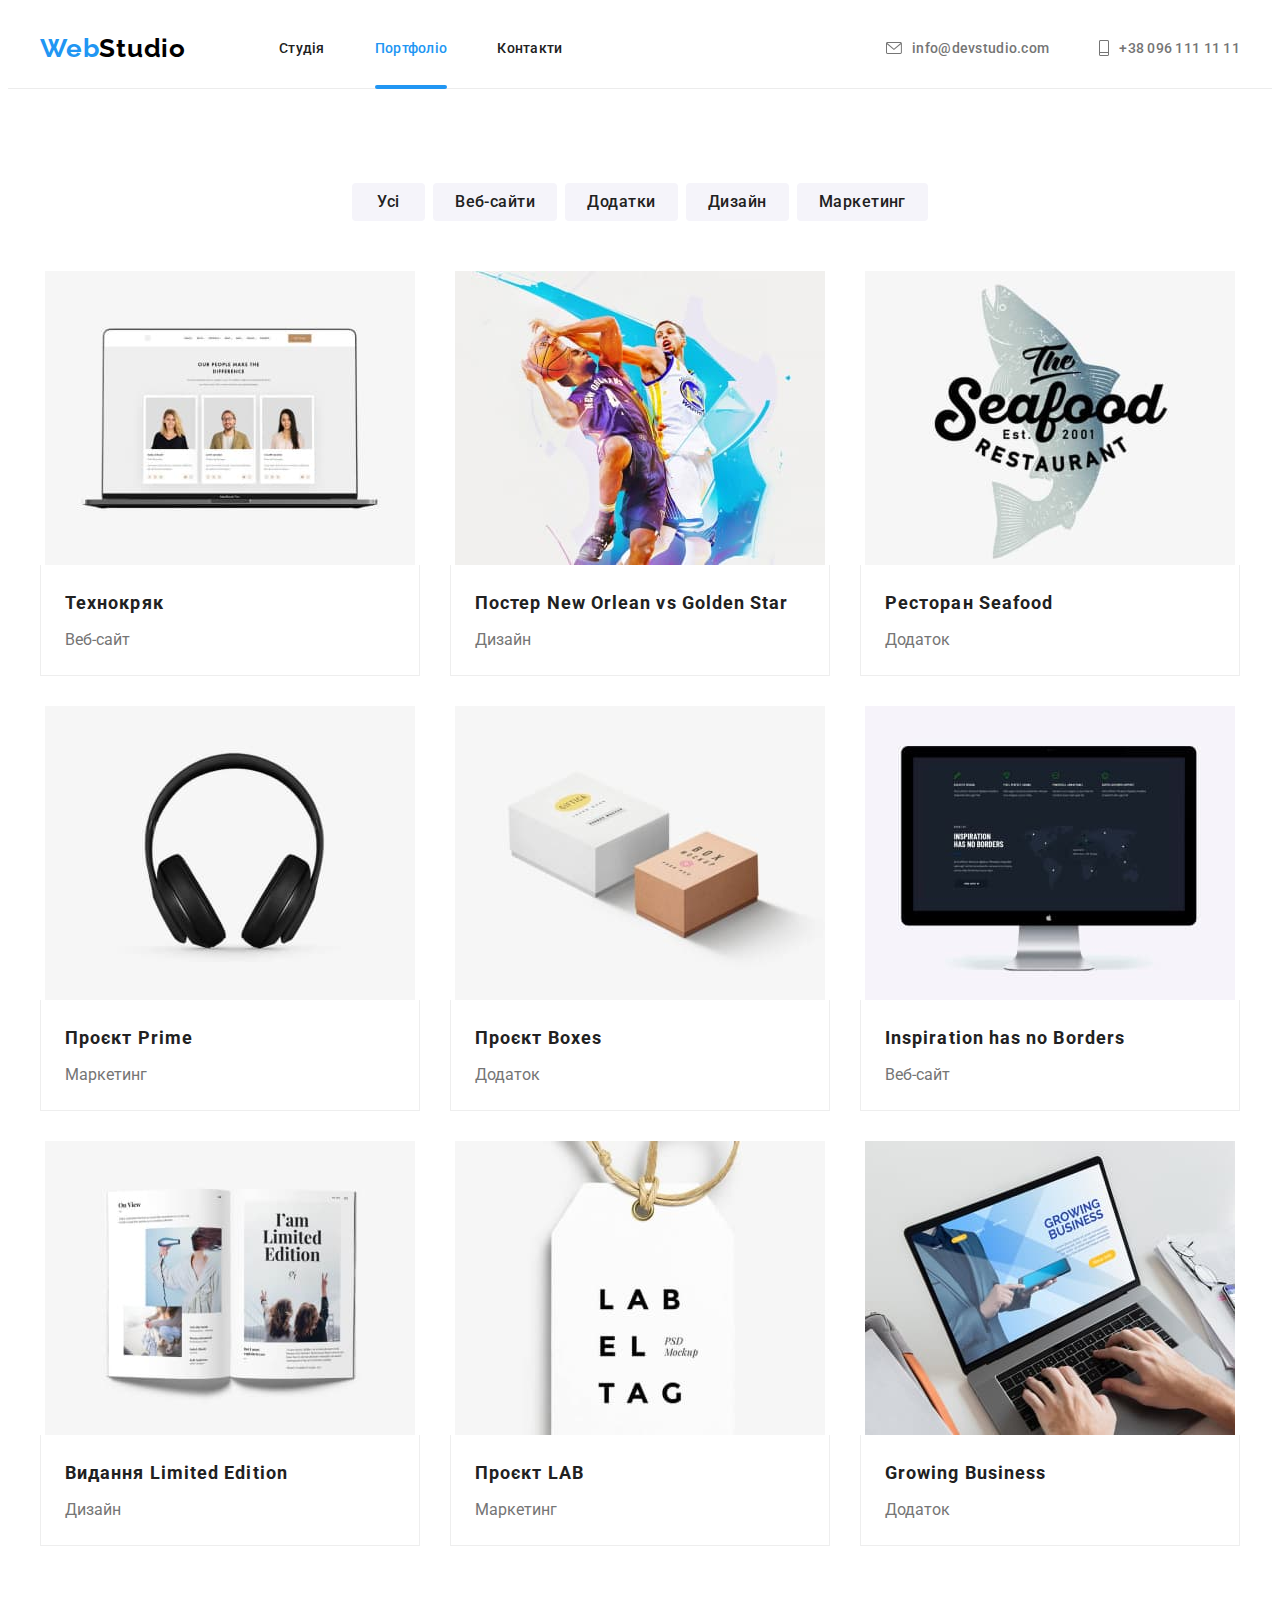
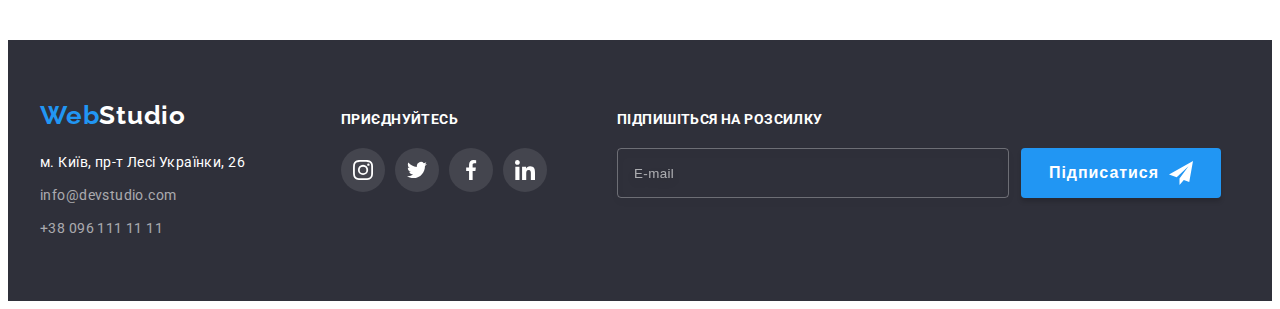
==== portfolio.html @ 622d22ef "Adding initial files" ====
<!DOCTYPE html>
<html lang="uk">
  <head>
    <meta charset="UTF-8" />
    <meta http-equiv="X-UA-Compatible" content="IE=edge" />
    <meta name="viewport" content="width=device-width, initial-scale=1.0" />
    <title>Portfolio</title>
    <link rel="preconnect" href="https://fonts.googleapis.com" />
    <link rel="preconnect" href="https://fonts.gstatic.com" crossorigin />
    <link
      href="https://fonts.googleapis.com/css2?family=Raleway:wght@700&family=Roboto:wght@400;500;700;900&display=swap"
      rel="stylesheet"
    />
    <link
      rel="stylesheet"
      href="https://cdnjs.cloudflare.com/ajax/libs/modern-normalize/1.1.0/modern-normalize.min.css"
      integrity="sha512-wpPYUAdjBVSE4KJnH1VR1HeZfpl1ub8YT/NKx4PuQ5NmX2tKuGu6U/JRp5y+Y8XG2tV+wKQpNHVUX03MfMFn9Q=="
      crossorigin="anonymous"
      referrerpolicy="no-referrer"
    />
    <link rel="stylesheet" href="./css/styles.css" />
  </head>
  <body>
    <header class="site-header">
      <div class="container site-header-container">
        <nav class="site-navigation">
          <a href="./index.html" class="main-logo-header link"
            ><span class="logo-part">Web</span>Studio</a
          >
          <ul class="list site-header-list">
            <li class="site-header-item">
              <a href="./index.html" class="link site-header-nav-link site-header-link">Студія</a>
            </li>
            <li class="site-header-item">
              <a
                href="./portfolio.html"
                class="link site-header-nav-link site-header-link current-page"
                >Портфоліо</a
              >
            </li>
            <li class="site-header-item">
              <a href="#" class="link site-header-nav-link site-header-link">Контакти</a>
            </li>
          </ul>
        </nav>
        <ul class="site-contacts list site-header-list">
          <li class="site-header-item">
            <a href="mailto:info@devstudio.com" class="link site-contacts-link site-header-link">
              <svg class="site-contacts-envelope-icon icon">
                <use href="./images/icons.svg#envelope"></use>
              </svg>
              info@devstudio.com</a
            >
          </li>
          <li class="site-header-item">
            <a href="tel:+380961111111" class="link site-contacts-link site-header-link">
              <svg class="site-contacts-phone-icon icon">
                <use href="./images/icons.svg#mobile-phone"></use>
              </svg>
              +38 096 111 11 11</a
            >
          </li>
        </ul>
      </div>
    </header>
    <main>
      <section class="filter-with-samples section">
        <div class="container">
          <!-- Цей заголовок приховаємо -->
          <h1 class="visually-hidden">Приклади наших робіт</h1>
          <ul class="site-filter list">
            <li><button type="button" class="button site-filter-button">Усі</button></li>
            <li class="site-filter-item">
              <button type="button" class="button site-filter-button">Веб-сайти</button>
            </li>
            <li class="site-filter-item">
              <button type="button" class="button site-filter-button">Додатки</button>
            </li>
            <li class="site-filter-item">
              <button type="button" class="button site-filter-button">Дизайн</button>
            </li>
            <li class="site-filter-item">
              <button type="button" class="button site-filter-button">Маркетинг</button>
            </li>
          </ul>
          <ul class="work-samples list">
            <li class="work-samples-list-item">
              <a href="#" class="work-samples-link link">
                <div class="work-samples-thumb">
                  <img
                    src="./images/technokriak.jpg"
                    alt="Веб-сайт"
                    width="370"
                    height="294"
                    class="image work-samples-image"
                  />
                  <div class="work-samples-overlay">
                    <p class="work-samples-overlay-text">
                      Ресурс пропонує комплексні пропозиції з різним рівнем функціоналу та сервісів.
                      Все це дозволить відвідувачу отримати вичерпні відомості про компанію чи
                      приватну особу.
                    </p>
                  </div>
                </div>
                <div class="work-samples-text-item">
                  <h2 class="title heading work-samples-title">Технокряк</h2>
                  <p class="text work-samples-text">Веб-сайт</p>
                </div></a
              >
            </li>
            <li class="work-samples-list-item">
              <a href="#" class="work-samples-link link">
                <div class="work-samples-thumb">
                  <img
                    src="./images/poster.jpg"
                    alt="Постер з баскетболістами"
                    width="370"
                    height="294"
                    class="image work-samples-image"
                  />
                  <div class="work-samples-overlay">
                    <p class="work-samples-overlay-text">
                      Ресурс пропонує комплексні пропозиції з різним рівнем функціоналу та сервісів.
                      Все це дозволить відвідувачу отримати вичерпні відомості про компанію чи
                      приватну особу.
                    </p>
                  </div>
                </div>
                <div class="work-samples-text-item">
                  <h2 class="title heading work-samples-title">
                    Постер <span lang="en">New Orlean vs Golden Star</span>
                  </h2>
                  <p class="text work-samples-text">Дизайн</p>
                </div>
              </a>
            </li>
            <li class="work-samples-list-item">
              <a href="#" class="work-samples-link link">
                <div class="work-samples-thumb">
                  <img
                    src="./images/restaurant.jpg"
                    alt="Логотип ресторану"
                    width="370"
                    height="294"
                    class="image work-samples-image"
                  />
                  <div class="work-samples-overlay">
                    <p class="work-samples-overlay-text">
                      Ресурс пропонує комплексні пропозиції з різним рівнем функціоналу та сервісів.
                      Все це дозволить відвідувачу отримати вичерпні відомості про компанію чи
                      приватну особу.
                    </p>
                  </div>
                </div>
                <div class="work-samples-text-item">
                  <h2 class="title heading work-samples-title">
                    Ресторан <span lang="en">Seafood</span>
                  </h2>
                  <p class="text work-samples-text">Додаток</p>
                </div>
              </a>
            </li>
            <li class="work-samples-list-item">
              <a href="#" class="work-samples-link link">
                <div class="work-samples-thumb">
                  <img
                    src="./images/headphones.jpg"
                    alt="Навушники"
                    width="370"
                    height="294"
                    class="image work-samples-image"
                  />
                  <div class="work-samples-overlay">
                    <p class="work-samples-overlay-text">
                      Ресурс пропонує комплексні пропозиції з різним рівнем функціоналу та сервісів.
                      Все це дозволить відвідувачу отримати вичерпні відомості про компанію чи
                      приватну особу.
                    </p>
                  </div>
                </div>
                <div class="work-samples-text-item">
                  <h2 class="title heading work-samples-title">
                    Проєкт <span lang="en">Prime</span>
                  </h2>
                  <p class="text work-samples-text">Маркетинг</p>
                </div>
              </a>
            </li>
            <li class="work-samples-list-item">
              <a href="#" class="work-samples-link link">
                <div class="work-samples-thumb">
                  <img
                    src="./images/boxes.jpg"
                    alt="Коробки"
                    width="370"
                    height="294"
                    class="image work-samples-image"
                  />
                  <div class="work-samples-overlay">
                    <p class="work-samples-overlay-text">
                      Ресурс пропонує комплексні пропозиції з різним рівнем функціоналу та сервісів.
                      Все це дозволить відвідувачу отримати вичерпні відомості про компанію чи
                      приватну особу.
                    </p>
                  </div>
                </div>
                <div class="work-samples-text-item">
                  <h2 class="title heading work-samples-title">
                    Проєкт <span lang="en">Boxes</span>
                  </h2>
                  <p class="text work-samples-text">Додаток</p>
                </div>
              </a>
            </li>
            <li class="work-samples-list-item">
              <a href="#" class="work-samples-link link">
                <div class="work-samples-thumb">
                  <img
                    src="./images/inspiration-has-no-borders.jpg"
                    alt="Веб сайт"
                    width="370"
                    height="294"
                    class="image work-samples-image"
                  />
                  <div class="work-samples-overlay">
                    <p class="work-samples-overlay-text">
                      Ресурс пропонує комплексні пропозиції з різним рівнем функціоналу та сервісів.
                      Все це дозволить відвідувачу отримати вичерпні відомості про компанію чи
                      приватну особу.
                    </p>
                  </div>
                </div>
                <div class="work-samples-text-item">
                  <h2 class="title heading work-samples-title" lang="en">
                    Inspiration has no Borders
                  </h2>
                  <p class="text work-samples-text">Веб-сайт</p>
                </div>
              </a>
            </li>
            <li class="work-samples-list-item">
              <a href="#" class="work-samples-link link">
                <div class="work-samples-thumb">
                  <img
                    src="./images/publication.jpg"
                    alt="Видання"
                    width="370"
                    height="294"
                    class="image work-samples-image"
                  />
                  <div class="work-samples-overlay">
                    <p class="work-samples-overlay-text">
                      Ресурс пропонує комплексні пропозиції з різним рівнем функціоналу та сервісів.
                      Все це дозволить відвідувачу отримати вичерпні відомості про компанію чи
                      приватну особу.
                    </p>
                  </div>
                </div>
                <div class="work-samples-text-item">
                  <h2 class="title heading work-samples-title">
                    Видання <span lang="en">Limited Edition</span>
                  </h2>
                  <p class="text work-samples-text">Дизайн</p>
                </div>
              </a>
            </li>
            <li class="work-samples-list-item">
              <a href="#" class="work-samples-link link">
                <div class="work-samples-thumb">
                  <img
                    src="./images/project.jpg"
                    alt="Етикетка"
                    width="370"
                    height="294"
                    class="image work-samples-image"
                  />
                  <div class="work-samples-overlay">
                    <p class="work-samples-overlay-text">
                      Ресурс пропонує комплексні пропозиції з різним рівнем функціоналу та сервісів.
                      Все це дозволить відвідувачу отримати вичерпні відомості про компанію чи
                      приватну особу.
                    </p>
                  </div>
                </div>
                <div class="work-samples-text-item">
                  <h2 class="title heading work-samples-title">
                    Проєкт <span lang="en">LAB</span>
                  </h2>
                  <p class="text work-samples-text">Маркетинг</p>
                </div>
              </a>
            </li>
            <li class="work-samples-list-item">
              <a href="#" class="work-samples-link link">
                <div class="work-samples-thumb">
                  <img
                    src="./images/growing-business.jpg"
                    alt="Додаток"
                    width="370"
                    height="294"
                    class="image work-samples-image"
                  />
                  <div class="work-samples-overlay">
                    <p class="work-samples-overlay-text">
                      Ресурс пропонує комплексні пропозиції з різним рівнем функціоналу та сервісів.
                      Все це дозволить відвідувачу отримати вичерпні відомості про компанію чи
                      приватну особу.
                    </p>
                  </div>
                </div>
                <div class="work-samples-text-item">
                  <h2 class="title heading work-samples-title" lang="en">Growing Business</h2>
                  <p class="text work-samples-text">Додаток</p>
                </div>
              </a>
            </li>
          </ul>
        </div>
      </section>
    </main>
    <footer class="site-footer">
      <div class="container site-footer-container">
        <div class="footer-logo-and-address">
          <a href="./index.html" class="main-logo-footer link"
            ><span class="logo-part">Web</span>Studio</a
          >
          <address class="company-address address">
            <p class="company-address-exact-address text company-address-item">
              м. Київ, пр-т Лесі Українки, 26
            </p>
            <ul class="list">
              <li class="company-address-item">
                <a href="mailto:info@devstudio.com" class="link company-address-link"
                  >info@devstudio.com</a
                >
              </li>
              <li class="company-address-item">
                <a href="tel:+380961111111" class="link company-address-link">+38 096 111 11 11</a>
              </li>
            </ul>
          </address>
        </div>
        <div class="footer-social-networks">
          <p class="social-networks-text footer-text text">Приєднуйтесь</p>
          <ul class="list social-networks">
            <li class="social-netw-item">
              <a href="#" class="social-netw-link social-netw-link-footer">
                <svg class="social-netw-icon icon">
                  <use href="./images/icons.svg#instagram"></use>
                </svg>
              </a>
            </li>
            <li class="social-netw-item">
              <a href="#" class="social-netw-link social-netw-link-footer">
                <svg class="social-netw-icon icon">
                  <use href="./images/icons.svg#twitter"></use>
                </svg>
              </a>
            </li>
            <li class="social-netw-item">
              <a href="#" class="social-netw-link social-netw-link-footer">
                <svg class="social-netw-icon icon">
                  <use href="./images/icons.svg#facebook"></use>
                </svg>
              </a>
            </li>
            <li class="social-netw-item">
              <a href="#" class="social-netw-link social-netw-link-footer">
                <svg class="social-netw-icon icon">
                  <use href="./images/icons.svg#linkedin"></use>
                </svg>
              </a>
            </li>
          </ul>
        </div>
        <div class="subscribe-to-mailing-list">
          <form>
            <p class="subscribe-text footer-text text">Підпишіться на розсилку</p>
            <label for="subscribe-input" class="subscribe-label"></label>
            <div class="subscribe-input-button-wrapper">
              <input
                type="email"
                name="subscribe-to-mailing"
                id="subscribe-input"
                placeholder="E-mail"
                class="subscribe-input"
              />
              <button type="submit" class="subscribe-submit-button button main-button">
                Підписатися
                <svg class="subscribe-submit-icon icon">
                  <use href="./images/icons.svg#send"></use>
                </svg>
              </button>
            </div>
          </form>
        </div>
      </div>
    </footer>
    <script src="./js/modal.js"></script>
  </body>
</html>
---- css/styles.css ----
/* Color palette */
/* Main text color #757575 */
/* Secondary text color #212121 */
/* Accent #2196F3 */
:root {
  --main-text-color: #757575;
  --secondary-text-color: #212121;
  --accent-color: #2196f3;
  --white-color: #ffffff;
  --black-color: #000000;
  --secondary-background-color: #2f303a;
  --tertiary-background-color: #f5f4fa;
  --transition-info: 250ms cubic-bezier(0.4, 0, 0.2, 1);
}

/* Index */

/* Body */

body {
  background-color: var(--white-color);
  color: var(--main-text-color);
  font-family: 'Roboto', sans-serif;
}

/* Reseting margin and padding for headings, paragraphs, buttons and lists */

.list,
.text,
.heading,
.button {
  margin: 0;
  padding: 0;
}

/* Make images and icons display as block */

.image,
.icon {
  display: block;
}

/* Container */

.container {
  width: 1200px;
  padding: 0 15px;
  margin: 0 auto;
  /* outline: 2px solid skyblue; */
}

/* Visually hidden items */

.visually-hidden {
  position: absolute;
  width: 1px;
  height: 1px;
  margin: -1px;
  padding: 0;
  overflow: hidden;
  border: 0;
  clip: rect(0 0 0 0);
}

.section {
  padding-top: 94px;
  padding-bottom: 94px;
}

.list {
  list-style: none;
}

.link {
  text-decoration: none;
}

/* For every title */

.title {
  color: var(--secondary-text-color);
  font-weight: 700;
  text-align: center;
}

/* Main buttons */

.main-button {
  min-width: 200px;
  padding: 10px 0;
  font-weight: 700;
  font-size: 16px;
  line-height: 1.88;
  letter-spacing: 0.06em;
  border: none;
  border-radius: 4px;
  box-shadow: 0px 4px 4px rgba(0, 0, 0, 0.15);
  color: var(--white-color);
  background-color: var(--accent-color);
  cursor: pointer;
  transition: background-color var(--transition-info);
}

.main-button:hover,
.main-button:focus {
  background-color: #188ce8;
}

/* Logo */

.main-logo-header,
.main-logo-footer {
  color: var(--black-color);
  font-family: 'Raleway', sans-serif;
  font-size: 26px;
  font-weight: 700;
  line-height: 1.19;
  letter-spacing: 0.03em;
}

.main-logo-header {
  margin-right: 93px;
}

.logo-part {
  color: var(--accent-color);
}

/* Header */
.site-header {
  border-bottom: 1px solid #ececec;
}

.site-header-container {
  display: flex;
  align-items: center;
}

.site-navigation {
  display: flex;
  align-items: center;
}

.site-header-list {
  display: flex;
  column-gap: 50px;
  font-weight: 500;
  font-size: 14px;
  line-height: 1 14;
  letter-spacing: 0.02em;
}

.site-header-link {
  transition: color var(--transition-info);
}

.site-header-link:hover,
.site-header-link:focus {
  color: var(--accent-color);
}

.site-header-nav-link {
  display: block;
  padding-top: 32px;
  padding-bottom: 32px;
  color: var(--secondary-text-color);
}

.site-contacts {
  margin-left: auto;
}

.site-contacts-link {
  display: flex;
  align-items: center;
  padding-top: 32px;
  padding-bottom: 32px;
  color: var(--main-text-color);
}

.site-contacts-envelope-icon {
  margin-right: 10px;
  width: 16px;
  height: 12px;
  fill: currentColor;
}

.site-contacts-phone-icon {
  margin-right: 10px;
  width: 10px;
  height: 16px;
  fill: currentColor;
}

/* Hero */

.hero {
  max-width: 1600px;
  height: 600px;
  margin-left: auto;
  margin-right: auto;
  background-image: linear-gradient(rgba(47, 48, 58, 0.4), rgba(47, 48, 58, 0.4)),
    url('../images/hero-bgi.jpg');
  background-repeat: no-repeat;
  background-position: center;
  /* background-color: var(--secondary-background-color); */
  text-align: center;
  padding-top: 200px;
  padding-bottom: 200px;
}

.hero-title {
  width: 696px;
  margin: auto;
  margin-bottom: 30px;
  color: var(--white-color);
  font-weight: 900;
  font-size: 44px;
  line-height: 1.36;
  letter-spacing: 0.06em;
  text-transform: uppercase;
}

.hero-btn {
  min-width: 216px;
}

/* Company characteristics section */
.company-characteristics-section {
  padding-bottom: 0;
}

.company-characteristics-list {
  display: flex;
  column-gap: 30px;
}

.company-characteristics-list-item {
  width: calc((100% - 3 * 30px) / 4);
}

.company-characteristics-title {
  margin-bottom: 10px;
  font-size: 14px;
  line-height: 1.14;
  text-transform: uppercase;
  text-align: left;
  letter-spacing: 0.03em;
}

.company-characteristics-text {
  font-size: 14px;
  line-height: 1.71;
  letter-spacing: 0.03em;
}

.company-characteristics-thumb {
  display: flex;
  align-items: center;
  justify-content: center;
  height: 120px;
  margin-bottom: 30px;
  border-radius: 4px;
  background-color: var(--tertiary-background-color);
}

.company-characteristics-icon {
  height: 70px;
  width: 70px;
}

/* Company activities section */

.company-activities-list {
  display: flex;
  column-gap: 30px;
}

.company-activities-item {
  position: relative;
  width: calc((100% - 2 * 30px) / 3);
}

.company-activities-title {
  margin-bottom: 50px;
  font-size: 36px;
  line-height: 1.17;
  letter-spacing: 0.03em;
}

.company-activities-text-background {
  display: flex;
  position: absolute;
  left: 0;
  bottom: 0;
  align-items: center;
  justify-content: center;
  width: 370px;
  height: 70px;
  background-color: rgba(47, 48, 58, 0.8);
}

.company-activities-text {
  font-weight: 700;
  line-height: 1.14;
  text-align: center;
  letter-spacing: 0.03em;
  text-transform: uppercase;
  color: var(--white-color);
}

/* Company team section */

.company-team {
  background-color: var(--tertiary-background-color);
}

.company-team-list {
  display: flex;
  column-gap: 30px;
}

.company-team-main-title {
  margin-bottom: 50px;
  color: var(--secondary-text-color);
  font-weight: 700;
  font-size: 36px;
  line-height: 1.17;
  text-align: center;
  letter-spacing: 0.03em;
}

.company-team-title {
  margin-bottom: 10px;
  font-weight: 500;
  font-size: 16px;
  line-height: 1.19;
  letter-spacing: 0.03em;
}

.company-team-text {
  margin-bottom: 16px;
  line-height: 1.19;
  text-align: center;
  letter-spacing: 0.03em;
}

.company-team-list-item {
  width: calc((100% - 90px) / 4);
  background-color: var(--white-color);
  border-radius: 0px 0px 4px 4px;
  box-shadow: 0px 1px 3px rgba(0, 0, 0, 0.12), 0px 1px 1px rgba(0, 0, 0, 0.14),
    0px 2px 1px rgba(0, 0, 0, 0.2);
}

.company-team-text-item {
  padding-top: 30px;
  padding-bottom: 30px;
}

.social-netw-item {
  width: 44px;
  height: 44px;
}

/* Social networks */

.social-networks {
  display: flex;
  column-gap: 10px;
  justify-content: center;
}

.social-netw-link {
  display: flex;
  align-items: center;
  justify-content: center;
  height: 100%;
  width: 100%;
  border-radius: 50%;
  color: var(--main-text-color);
  transition: color var(--transition-info), background-color var(--transition-info);
}

.social-netw-link-footer {
  background-color: rgba(255, 255, 255, 0.1);
  color: var(--white-color);
}

.social-netw-link:hover,
.social-netw-link:focus {
  color: var(--white-color);
  background-color: var(--accent-color);
}

.social-netw-icon {
  height: 20px;
  width: 20px;
  fill: currentColor;
}

/* Company's constant partners section */

.company-partners-title {
  margin-bottom: 50px;
  font-size: 36px;
  line-height: 1.17;
  letter-spacing: 0.03em;
}

.company-partners-list {
  display: flex;
  column-gap: 30px;
}

.company-partners-list-item {
  width: 170px;
  height: 92px;
}

.company-partners-link {
  display: flex;
  align-items: center;
  justify-content: center;
  width: 100%;
  height: 100%;
  border: 1px solid #afb1b8;
  border-radius: 4px;
  color: var(--main-text-color);
  transition: border var(--transition-info), color var(--transition-info);
}

.company-partners-link:hover,
.company-partners-link:focus {
  border: 1px solid var(--accent-color);
  color: var(--accent-color);
}

.company-partners-logo-icon {
  width: 106px;
  height: 60px;
  fill: currentColor;
}

/* Footer */

.site-footer-container {
  display: flex;
  align-items: baseline;
  column-gap: 70px;
}

.main-logo-footer {
  display: block;
  margin-bottom: 20px;
  color: var(--white-color);
}

.site-footer {
  padding-top: 60px;
  padding-bottom: 60px;
  background-color: var(--secondary-background-color);
}

.company-address {
  width: 231px;
  font-style: normal;
  font-size: 14px;
  line-height: 1.71;
  letter-spacing: 0.03em;
}

.company-address-item {
  display: block;
}

.company-address-item:not(:last-child) {
  margin-bottom: 9px;
}

.company-address-link {
  color: rgba(255, 255, 255, 0.6);
  transition: color var(--transition-info);
}

.company-address-link:hover,
.company-address-link:focus {
  color: var(--accent-color);
}

.company-address-exact-address {
  color: var(--white-color);
}

.footer-text {
  margin-bottom: 20px;
  font-size: 14px;
  font-weight: 700;
  line-height: 1.14;
  letter-spacing: 0.03em;
  text-transform: uppercase;
  color: var(--white-color);
}

.subscribe-input {
  width: 358px;
  padding: 15px 16px;
  margin-right: 12px;
  border: 1px solid rgba(255, 255, 255, 0.3);
  filter: drop-shadow(0px 4px 4px rgba(0, 0, 0, 0.15));
  border-radius: 4px;
  background-color: transparent;
  color: var(--white-color);
  transition: border var(--transition-info);
}

.subscribe-input:focus-within {
  outline: none;
  border: 1px solid var(--accent-color);
}

.subscribe-input-button-wrapper {
  display: flex;
}

.subscribe-submit-button {
  display: flex;
  align-items: center;
  justify-content: center;
}

.subscribe-submit-icon {
  width: 24px;
  height: 24px;
  margin-left: 10px;
}

.subscribe-input::placeholder {
  line-height: 1.25;
  letter-spacing: 0.03em;
  color: rgba(255, 255, 255, 0.6);
}

/* Portfolio */

/* Fiter buttons */

.site-filter {
  display: flex;
  justify-content: center;
  margin-bottom: 50px;
  column-gap: 8px;
}

.site-filter-button {
  padding: 6px 22px;
  min-width: 73px;
  background-color: var(--tertiary-background-color);
  color: var(--secondary-text-color);
  border: none;
  border-radius: 4px;
  font-family: inherit;
  font-weight: 500;
  font-size: 16px;
  line-height: 1.63;
  text-align: center;
  letter-spacing: 0.03em;
  cursor: pointer;
  transition: background-color var(--transition-info), box-shadow var(--transition-info),
    color var(--transition-info);
}

.site-filter-button:hover,
.site-filter-button:focus {
  background-color: var(--accent-color);
  box-shadow: 0px 3px 1px rgba(0, 0, 0, 0.1), 0px 1px 2px rgba(0, 0, 0, 0.08),
    0px 2px 2px rgba(0, 0, 0, 0.12);
  color: var(--white-color);
}

/* Work samples */
.work-samples {
  display: flex;
  flex-wrap: wrap;
  column-gap: 30px;
  row-gap: 30px;
}

.work-samples-list-item {
  width: calc(((100% - 2 * 30px) / 3));
  background-color: var(--white-color);
}

.work-samples-link {
  display: block;
  overflow: hidden;
  width: 100%;
  height: 100%;
  transition: box-shadow var(--transition-info), transform var(--transition-info);
}

.work-samples-link:hover,
.work-samples-link:focus {
  box-shadow: 0px 1px 1px rgba(0, 0, 0, 0.12), 0px 4px 4px rgba(0, 0, 0, 0.06),
    1px 4px 6px rgba(0, 0, 0, 0.16);
}

.work-samples-link:hover .work-samples-overlay,
.work-samples-link:focus .work-samples-overlay {
  transform: translateY(0);
}

.work-samples-title {
  margin-bottom: 4px;
  font-size: 18px;
  line-height: 2;
  letter-spacing: 0.06em;
  text-align: left;
}

.work-samples-text-item {
  padding: 20px 24px;
  border-right: 1px solid #eeeeee;
  border-left: 1px solid #eeeeee;
  border-bottom: 1px solid #eeeeee;
}

.work-samples-image {
  margin-left: auto;
  margin-right: auto;
}

.work-samples-text {
  line-height: 1.88;
  color: var(--main-text-color);
}

.work-samples-thumb {
  overflow: hidden;
  position: relative;
}

.work-samples-overlay {
  position: absolute;
  top: 0;
  left: 0;
  height: 100%;
  width: 100%;
  background-color: rgba(33, 150, 243, 0.9);
  transform: translateY(100%);
  transition: transform var(--transition-info);
}

.work-samples-overlay-text {
  padding: 63px 24px;
  font-size: 18px;
  line-height: 1.56;
  letter-spacing: 0.03em;
  color: var(--white-color);
}

/* Current page colorizing */

.current-page {
  position: relative;
  color: var(--accent-color);
}

.current-page::after {
  position: absolute;
  bottom: -1px;
  left: 0;
  content: '';
  display: block;
  width: 100%;
  height: 4px;
  border-radius: 2px;
  background-color: var(--accent-color);
}

/* Modal window */

.backdrop {
  position: fixed;
  top: 0;
  left: 0;
  width: 100%;
  height: 100%;
  opacity: 1;
  visibility: visible;
  background-color: rgba(0, 0, 0, 0.2);
  transition: opacity var(--transition-info), visibility var(--transition-info);
}

.backdrop.is-hidden {
  opacity: 0;
  visibility: hidden;
  pointer-events: none;
}

.backdrop.is-hidden .modal {
  transform: translate(-50%, -50%) scale(0.5);
}

.modal {
  position: absolute;
  top: 50%;
  left: 50%;
  width: 528px;
  transform: translate(-50%, -50%) scale(1);
  padding: 40px;
  transition: transform var(--transition-info);
  border-radius: 4px;
  box-shadow: 0px 1px 3px rgba(0, 0, 0, 0.12), 0px 1px 1px rgba(0, 0, 0, 0.14),
    0px 2px 1px rgba(0, 0, 0, 0.2);
  background-color: var(--white-color);
}

.modal-button {
  position: absolute;
  top: 8px;
  right: 8px;
  display: flex;
  align-items: center;
  justify-content: center;
  width: 30px;
  height: 30px;
  border-radius: 50%;
  cursor: pointer;
  color: #000000;
  border: 1px solid rgba(0, 0, 0, 0.1);
  background-color: var(--white-color);
  transition: color var(--transition-info);
}

.modal-button:hover,
.modal-button:focus {
  color: var(--accent-color);
}

.modal-close-icon {
  width: 18px;
  height: 18px;
  fill: currentColor;
}

.modal-form-contacts-list {
  margin-bottom: 10px;
}

.modal-form-contact:not(:last-child) {
  margin-bottom: 10px;
}

.modal-title {
  margin-bottom: 12px;
  font-size: 20px;
  line-height: 1.15;
  letter-spacing: 0.03em;
}

.modal-label {
  display: block;
  margin-bottom: 4px;
  font-size: 12px;
  line-height: 1.17;
  letter-spacing: 0.01em;
}

.modal-input-wrapper {
  position: relative;
}

.modal-input {
  width: 100%;
  padding: 11px 12px 11px 42px;
  font-size: 14px;
  border: 1px solid rgba(33, 33, 33, 0.2);
  border-radius: 4px;
  transition: border var(--transition-info);
}

.modal-input:focus-within {
  outline: none;
  border: 1px solid var(--accent-color);
}

.modal-icon {
  position: absolute;
  top: 50%;
  left: 15px;
  transform: translateY(-50%);
  height: 18px;
  width: 18px;
}

.modal-input:focus-within + .modal-icon {
  fill: var(--accent-color);
}

.modal-comment-input {
  display: block;
  height: 120px;
  width: 100%;
  padding: 12px 16px;
  margin-bottom: 20px;
  resize: none;
  font-size: 14px;
  border: 1px solid rgba(33, 33, 33, 0.2);
  border-radius: 4px;
  transition: border var(--transition-info);
}

.modal-comment-input:focus-within {
  outline: none;
  border: 1px solid var(--accent-color);
}

.modal-comment-input::placeholder {
  font-size: 12px;
  line-height: 1.17;
  letter-spacing: 0.01em;
  color: rgba(117, 117, 117, 0.5);
}

.modal-checkbox-label {
  display: flex;
  align-items: center;
  justify-content: center;
  column-gap: 8.38px;
  margin-bottom: 30px;
  font-size: 14px;
  line-height: 1.71;
  letter-spacing: 0.03em;
}

.modal-checkbox-link {
  text-decoration: underline;
  position: relative;
  color: var(--accent-color);
}

.checkbox-box {
  display: flex;
  align-items: center;
  justify-content: center;
  width: 16px;
  height: 15px;
  border: 2px solid var(--secondary-text-color);
  border-radius: 2px;
  cursor: pointer;
  background-color: transparent;
  transition: background-color var(--transition-info), border var(--transition-info);
}

.modal-checkbox-icon {
  width: 16px;
  height: 15px;
}

.modal-checkbox:checked + .checkbox-box {
  background-color: var(--accent-color);
  border: none;
}

.modal-checkbox:focus-within + .checkbox-box {
  outline: 1px solid var(--accent-color);
}

.modal-checkbox:checked:focus + .checkbox-box {
  outline: 1px solid var(--secondary-text-color);
}

.modal-submit-button {
  display: block;
  margin: 0 auto;
}
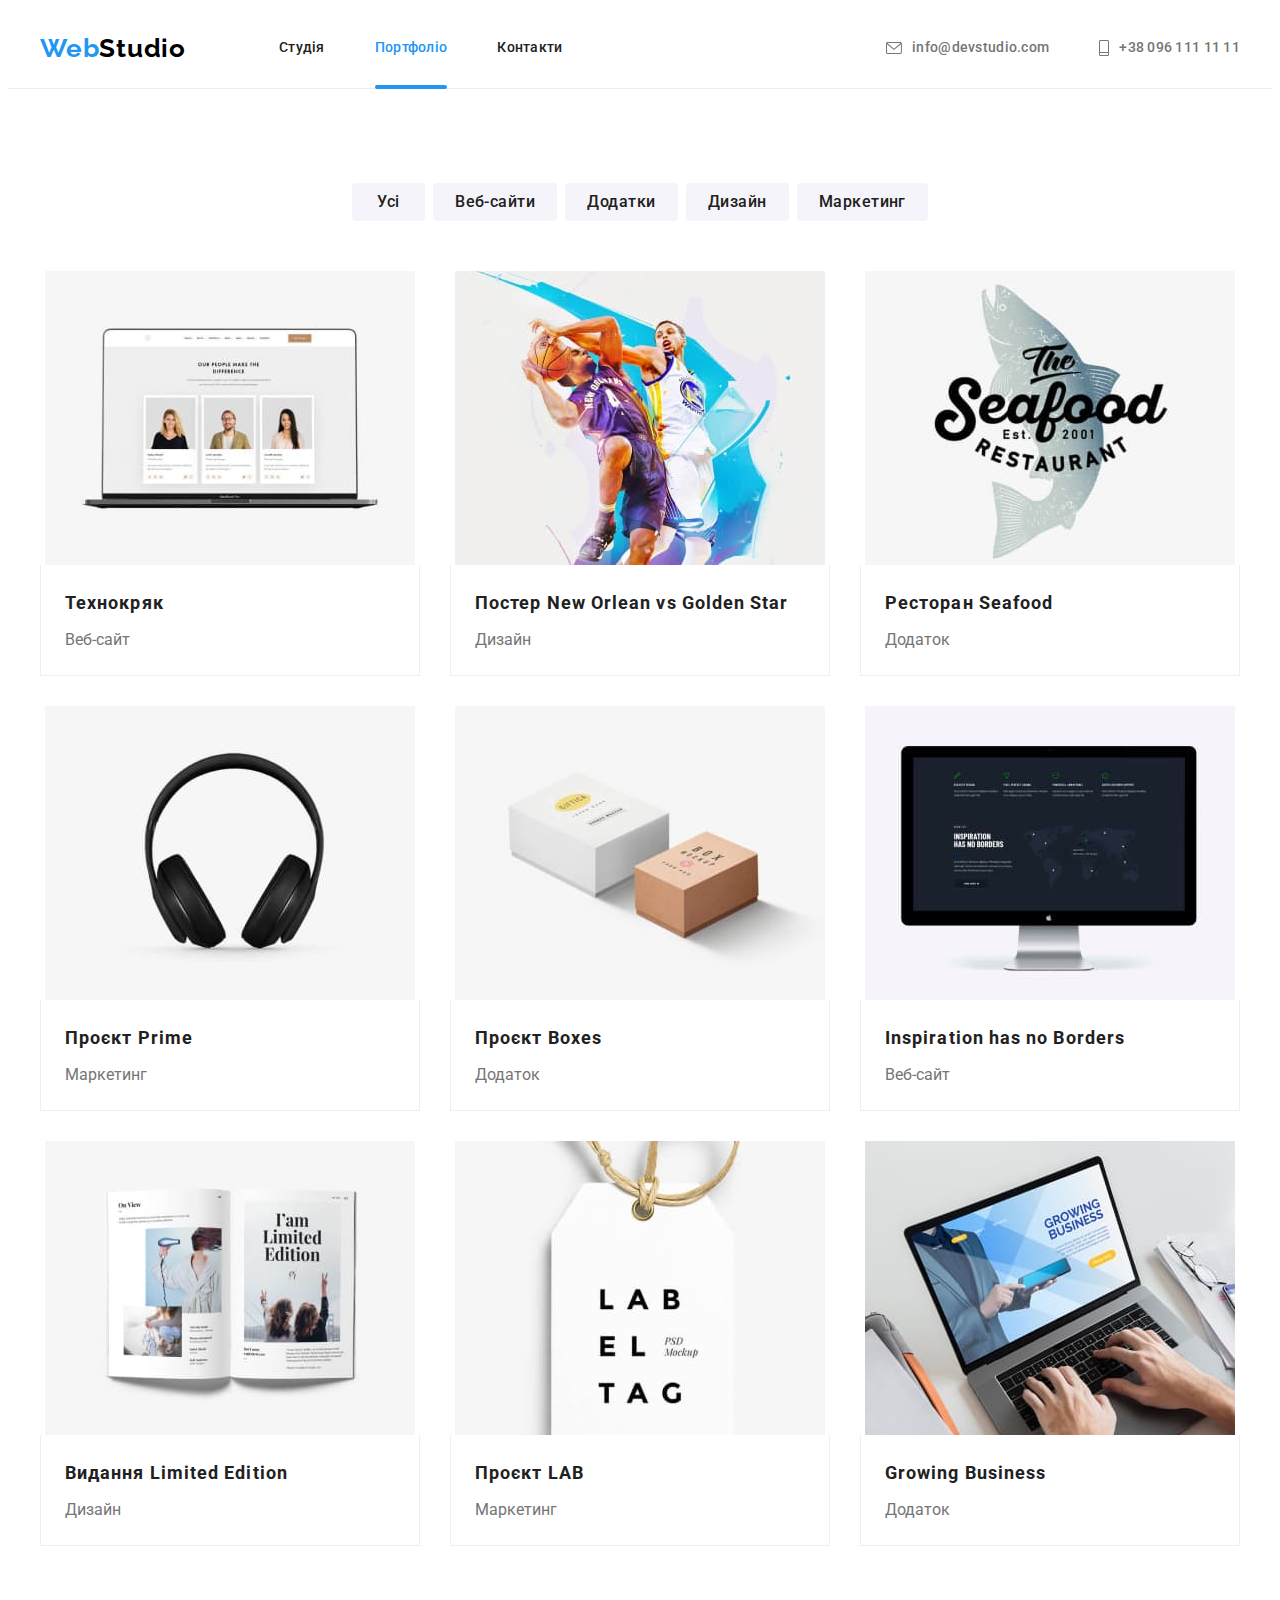
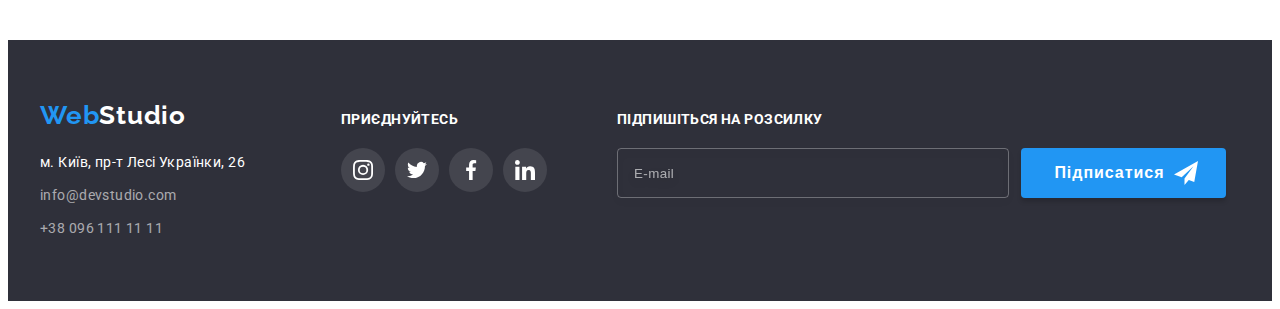
==== commit b527277d: "Added BEM classes to index page" ====
--- a/portfolio.html
+++ b/portfolio.html
@@ -22,39 +22,40 @@
   </head>
   <body>
     <header class="site-header">
-      <div class="container site-header-container">
-        <nav class="site-navigation">
-          <a href="./index.html" class="main-logo-header link"
-            ><span class="logo-part">Web</span>Studio</a
+      <div class="container site-header__container">
+        <nav class="site-header__navigation">
+          <a href="./index.html" class="logo site-header__logo"
+            ><span class="logo__part">Web</span>Studio</a
           >
-          <ul class="list site-header-list">
-            <li class="site-header-item">
-              <a href="./index.html" class="link site-header-nav-link site-header-link">Студія</a>
-            </li>
-            <li class="site-header-item">
-              <a
-                href="./portfolio.html"
-                class="link site-header-nav-link site-header-link current-page"
+          <ul class="header-list">
+            <li class="header-list__item">
+              <a href="./index.html" class="header-list__link">Студія</a>
+            </li>
+            <li class="header-list__item">
+              <a href="./portfolio.html" class="header-list__link header-list__link--current"
                 >Портфоліо</a
               >
             </li>
-            <li class="site-header-item">
-              <a href="#" class="link site-header-nav-link site-header-link">Контакти</a>
+            <li class="header-list__item">
+              <a href="#" class="header-list__link">Контакти</a>
             </li>
           </ul>
         </nav>
-        <ul class="site-contacts list site-header-list">
-          <li class="site-header-item">
-            <a href="mailto:info@devstudio.com" class="link site-contacts-link site-header-link">
-              <svg class="site-contacts-envelope-icon icon">
+        <ul class="header-list site-header__header-list">
+          <li class="header-list__item">
+            <a
+              href="mailto:info@devstudio.com"
+              class="header-list__link header-list__link--contacts"
+            >
+              <svg class="header-list__icon header-list__icon--envelope">
                 <use href="./images/icons.svg#envelope"></use>
               </svg>
               info@devstudio.com</a
             >
           </li>
-          <li class="site-header-item">
-            <a href="tel:+380961111111" class="link site-contacts-link site-header-link">
-              <svg class="site-contacts-phone-icon icon">
+          <li class="header-list__item">
+            <a href="tel:+380961111111" class="header-list__link header-list__link--contacts">
+              <svg class="header-list__icon header-list__icon--mobile-phone">
                 <use href="./images/icons.svg#mobile-phone"></use>
               </svg>
               +38 096 111 11 11</a
@@ -319,75 +320,73 @@
       </section>
     </main>
     <footer class="site-footer">
-      <div class="container site-footer-container">
-        <div class="footer-logo-and-address">
-          <a href="./index.html" class="main-logo-footer link"
-            ><span class="logo-part">Web</span>Studio</a
+      <div class="container site-footer__container">
+        <div class="site-footer__logo-and-address-wrapper">
+          <a href="./index.html" class="logo logo--footer"
+            ><span class="logo__part">Web</span>Studio</a
           >
-          <address class="company-address address">
-            <p class="company-address-exact-address text company-address-item">
-              м. Київ, пр-т Лесі Українки, 26
-            </p>
-            <ul class="list">
-              <li class="company-address-item">
-                <a href="mailto:info@devstudio.com" class="link company-address-link"
+          <address class="company-address">
+            <p class="company-address__location">м. Київ, пр-т Лесі Українки, 26</p>
+            <ul class="company-address__list">
+              <li class="company-address__item">
+                <a href="mailto:info@devstudio.com" class="company-address__link"
                   >info@devstudio.com</a
                 >
               </li>
-              <li class="company-address-item">
-                <a href="tel:+380961111111" class="link company-address-link">+38 096 111 11 11</a>
+              <li class="company-address__item">
+                <a href="tel:+380961111111" class="company-address__link">+38 096 111 11 11</a>
               </li>
             </ul>
           </address>
         </div>
-        <div class="footer-social-networks">
-          <p class="social-networks-text footer-text text">Приєднуйтесь</p>
-          <ul class="list social-networks">
-            <li class="social-netw-item">
-              <a href="#" class="social-netw-link social-netw-link-footer">
-                <svg class="social-netw-icon icon">
+        <div class="social-networks-block">
+          <p class="footer-text">Приєднуйтесь</p>
+          <ul class="social-networks-list">
+            <li class="social-networks-list__item">
+              <a href="#" class="social-networks-list__link social-networks-list__link--dark-theme">
+                <svg class="social-networks-list__icon">
                   <use href="./images/icons.svg#instagram"></use>
                 </svg>
               </a>
             </li>
-            <li class="social-netw-item">
-              <a href="#" class="social-netw-link social-netw-link-footer">
-                <svg class="social-netw-icon icon">
+            <li class="social-networks-list__item">
+              <a href="#" class="social-networks-list__link social-networks-list__link--dark-theme">
+                <svg class="social-networks-list__icon">
                   <use href="./images/icons.svg#twitter"></use>
                 </svg>
               </a>
             </li>
-            <li class="social-netw-item">
-              <a href="#" class="social-netw-link social-netw-link-footer">
-                <svg class="social-netw-icon icon">
+            <li class="social-networks-list__item">
+              <a href="#" class="social-networks-list__link social-networks-list__link--dark-theme">
+                <svg class="social-networks-list__icon">
                   <use href="./images/icons.svg#facebook"></use>
                 </svg>
               </a>
             </li>
-            <li class="social-netw-item">
-              <a href="#" class="social-netw-link social-netw-link-footer">
-                <svg class="social-netw-icon icon">
+            <li class="social-networks-list__item">
+              <a href="#" class="social-networks-list__link social-networks-list__link--dark-theme">
+                <svg class="social-networks-list__icon">
                   <use href="./images/icons.svg#linkedin"></use>
                 </svg>
               </a>
             </li>
           </ul>
         </div>
-        <div class="subscribe-to-mailing-list">
-          <form>
-            <p class="subscribe-text footer-text text">Підпишіться на розсилку</p>
-            <label for="subscribe-input" class="subscribe-label"></label>
-            <div class="subscribe-input-button-wrapper">
+        <div class="mailing-block">
+          <form class="mailing-form">
+            <p class="footer-text">Підпишіться на розсилку</p>
+            <label for="subscribe-input" class="mailing-form__label"></label>
+            <div class="mailing-form__button-wrapper">
               <input
                 type="email"
                 name="subscribe-to-mailing"
                 id="subscribe-input"
                 placeholder="E-mail"
-                class="subscribe-input"
+                class="mailing-form__input"
               />
-              <button type="submit" class="subscribe-submit-button button main-button">
-                Підписатися
-                <svg class="subscribe-submit-icon icon">
+              <button type="submit" class="main-button mailing-form__main-button">
+                &nbspПідписатися
+                <svg class="main-button__icon">
                   <use href="./images/icons.svg#send"></use>
                 </svg>
               </button>
--- a/css/styles.css
+++ b/css/styles.css
@@ -23,21 +23,32 @@
   font-family: 'Roboto', sans-serif;
 }
 
-/* Reseting margin and padding for headings, paragraphs, buttons and lists */
-
-.list,
-.text,
-.heading,
-.button {
+/* Reseting styles */
+
+ul,
+p,
+h1,
+h2,
+h3,
+h4,
+h5,
+h6,
+button {
   margin: 0;
   padding: 0;
 }
 
-/* Make images and icons display as block */
-
-.image,
-.icon {
+img,
+svg {
   display: block;
+}
+
+ul {
+  list-style: none;
+}
+
+a {
+  text-decoration: none;
 }
 
 /* Container */
@@ -67,14 +78,6 @@
   padding-bottom: 94px;
 }
 
-.list {
-  list-style: none;
-}
-
-.link {
-  text-decoration: none;
-}
-
 /* For every title */
 
 .title {
@@ -86,8 +89,8 @@
 /* Main buttons */
 
 .main-button {
-  min-width: 200px;
-  padding: 10px 0;
+  padding-top: 10px;
+  padding-bottom: 10px;
   font-weight: 700;
   font-size: 16px;
   line-height: 1.88;
@@ -107,22 +110,21 @@
 }
 
 /* Logo */
-
-.main-logo-header,
-.main-logo-footer {
-  color: var(--black-color);
+.logo {
   font-family: 'Raleway', sans-serif;
   font-size: 26px;
   font-weight: 700;
   line-height: 1.19;
   letter-spacing: 0.03em;
-}
-
-.main-logo-header {
+  text-decoration: none;
+  color: var(--black-color);
+}
+
+.site-header__logo {
   margin-right: 93px;
 }
 
-.logo-part {
+.logo__part {
   color: var(--accent-color);
 }
 
@@ -131,65 +133,78 @@
   border-bottom: 1px solid #ececec;
 }
 
-.site-header-container {
-  display: flex;
-  align-items: center;
-}
-
-.site-navigation {
-  display: flex;
-  align-items: center;
-}
-
-.site-header-list {
+.site-header__container {
+  display: flex;
+  align-items: center;
+}
+
+.site-header__navigation {
+  display: flex;
+  align-items: center;
+}
+
+.header-list {
   display: flex;
   column-gap: 50px;
   font-weight: 500;
   font-size: 14px;
-  line-height: 1 14;
+  line-height: 1.14;
   letter-spacing: 0.02em;
 }
 
-.site-header-link {
-  transition: color var(--transition-info);
-}
-
-.site-header-link:hover,
-.site-header-link:focus {
-  color: var(--accent-color);
-}
-
-.site-header-nav-link {
+.header-list__link {
   display: block;
   padding-top: 32px;
   padding-bottom: 32px;
   color: var(--secondary-text-color);
-}
-
-.site-contacts {
+  transition: color var(--transition-info);
+}
+
+.header-list__link--current {
+  position: relative;
+  color: var(--accent-color);
+}
+
+.header-list__link--current::after {
+  position: absolute;
+  bottom: -1px;
+  left: 0;
+  content: '';
+  display: block;
+  width: 100%;
+  height: 4px;
+  border-radius: 2px;
+  background-color: var(--accent-color);
+}
+
+.header-list__link--contacts {
+  display: flex;
+  align-items: center;
+  color: var(--main-text-color);
+}
+
+.header-list__link:hover,
+.header-list__link:focus {
+  color: var(--accent-color);
+}
+
+.site-header__header-list {
   margin-left: auto;
 }
 
-.site-contacts-link {
-  display: flex;
-  align-items: center;
-  padding-top: 32px;
-  padding-bottom: 32px;
-  color: var(--main-text-color);
-}
-
-.site-contacts-envelope-icon {
+.header-list__icon {
   margin-right: 10px;
+  fill: currentColor;
+}
+
+.header-list__icon--envelope {
   width: 16px;
   height: 12px;
-  fill: currentColor;
-}
-
-.site-contacts-phone-icon {
-  margin-right: 10px;
+}
+
+.header-list__icon--mobile-phone {
   width: 10px;
   height: 16px;
-  fill: currentColor;
 }
 
 /* Hero */
@@ -209,7 +224,7 @@
   padding-bottom: 200px;
 }
 
-.hero-title {
+.hero__title {
   width: 696px;
   margin: auto;
   margin-bottom: 30px;
@@ -221,25 +236,27 @@
   text-transform: uppercase;
 }
 
-.hero-btn {
-  min-width: 216px;
+.hero__main-button {
+  padding-left: 32px;
+  padding-right: 32px;
 }
 
 /* Company characteristics section */
-.company-characteristics-section {
+
+.characteristics-section {
   padding-bottom: 0;
 }
 
-.company-characteristics-list {
+.characteristics-section__list {
   display: flex;
   column-gap: 30px;
 }
 
-.company-characteristics-list-item {
+.characteristics-section__item {
   width: calc((100% - 3 * 30px) / 4);
 }
 
-.company-characteristics-title {
+.characteristics-section__title {
   margin-bottom: 10px;
   font-size: 14px;
   line-height: 1.14;
@@ -248,13 +265,13 @@
   letter-spacing: 0.03em;
 }
 
-.company-characteristics-text {
+.characteristics-section__text {
   font-size: 14px;
   line-height: 1.71;
   letter-spacing: 0.03em;
 }
 
-.company-characteristics-thumb {
+.characteristics-section__wrapper {
   display: flex;
   align-items: center;
   justify-content: center;
@@ -264,31 +281,31 @@
   background-color: var(--tertiary-background-color);
 }
 
-.company-characteristics-icon {
+.characteristics-section__icon {
   height: 70px;
   width: 70px;
 }
 
 /* Company activities section */
 
-.company-activities-list {
+.activities-section__list {
   display: flex;
   column-gap: 30px;
 }
 
-.company-activities-item {
+.activities-section__item {
   position: relative;
   width: calc((100% - 2 * 30px) / 3);
 }
 
-.company-activities-title {
+.activities-section__title {
   margin-bottom: 50px;
   font-size: 36px;
   line-height: 1.17;
   letter-spacing: 0.03em;
 }
 
-.company-activities-text-background {
+.activities-section__text-background {
   display: flex;
   position: absolute;
   left: 0;
@@ -300,7 +317,7 @@
   background-color: rgba(47, 48, 58, 0.8);
 }
 
-.company-activities-text {
+.activities-section__text {
   font-weight: 700;
   line-height: 1.14;
   text-align: center;
@@ -311,16 +328,16 @@
 
 /* Company team section */
 
-.company-team {
+.team-section {
   background-color: var(--tertiary-background-color);
 }
 
-.company-team-list {
+.team-section__list {
   display: flex;
   column-gap: 30px;
 }
 
-.company-team-main-title {
+.team-section__main-title {
   margin-bottom: 50px;
   color: var(--secondary-text-color);
   font-weight: 700;
@@ -330,7 +347,12 @@
   letter-spacing: 0.03em;
 }
 
-.company-team-title {
+.team-section__wrapper {
+  padding-top: 30px;
+  padding-bottom: 30px;
+}
+
+.team-section__title {
   margin-bottom: 10px;
   font-weight: 500;
   font-size: 16px;
@@ -338,14 +360,14 @@
   letter-spacing: 0.03em;
 }
 
-.company-team-text {
+.team-section__text {
   margin-bottom: 16px;
   line-height: 1.19;
   text-align: center;
   letter-spacing: 0.03em;
 }
 
-.company-team-list-item {
+.team-section__item {
   width: calc((100% - 90px) / 4);
   background-color: var(--white-color);
   border-radius: 0px 0px 4px 4px;
@@ -353,25 +375,20 @@
     0px 2px 1px rgba(0, 0, 0, 0.2);
 }
 
-.company-team-text-item {
-  padding-top: 30px;
-  padding-bottom: 30px;
-}
-
-.social-netw-item {
+/* Social networks */
+
+.social-networks-list {
+  display: flex;
+  column-gap: 10px;
+  justify-content: center;
+}
+
+.social-networks-list__item {
   width: 44px;
   height: 44px;
 }
 
-/* Social networks */
-
-.social-networks {
-  display: flex;
-  column-gap: 10px;
-  justify-content: center;
-}
-
-.social-netw-link {
+.social-networks-list__link {
   display: flex;
   align-items: center;
   justify-content: center;
@@ -382,43 +399,43 @@
   transition: color var(--transition-info), background-color var(--transition-info);
 }
 
-.social-netw-link-footer {
-  background-color: rgba(255, 255, 255, 0.1);
-  color: var(--white-color);
-}
-
-.social-netw-link:hover,
-.social-netw-link:focus {
+.social-networks-list__link:hover,
+.social-networks-list__link:focus {
   color: var(--white-color);
   background-color: var(--accent-color);
 }
 
-.social-netw-icon {
+.social-networks-list__icon {
   height: 20px;
   width: 20px;
   fill: currentColor;
 }
 
+.social-networks-list__link--dark-theme {
+  background-color: rgba(255, 255, 255, 0.1);
+  color: var(--white-color);
+}
+
 /* Company's constant partners section */
 
-.company-partners-title {
+.partners-section__title {
   margin-bottom: 50px;
   font-size: 36px;
   line-height: 1.17;
   letter-spacing: 0.03em;
 }
 
-.company-partners-list {
+.partners-section__list {
   display: flex;
   column-gap: 30px;
 }
 
-.company-partners-list-item {
+.partners-section__item {
   width: 170px;
   height: 92px;
 }
 
-.company-partners-link {
+.partners-section__link {
   display: flex;
   align-items: center;
   justify-content: center;
@@ -430,13 +447,13 @@
   transition: border var(--transition-info), color var(--transition-info);
 }
 
-.company-partners-link:hover,
-.company-partners-link:focus {
+.partners-section__link:hover,
+.partners-section__link:focus {
   border: 1px solid var(--accent-color);
   color: var(--accent-color);
 }
 
-.company-partners-logo-icon {
+.partners-section__icon {
   width: 106px;
   height: 60px;
   fill: currentColor;
@@ -444,13 +461,13 @@
 
 /* Footer */
 
-.site-footer-container {
+.site-footer__container {
   display: flex;
   align-items: baseline;
   column-gap: 70px;
 }
 
-.main-logo-footer {
+.logo--footer {
   display: block;
   margin-bottom: 20px;
   color: var(--white-color);
@@ -470,25 +487,29 @@
   letter-spacing: 0.03em;
 }
 
-.company-address-item {
+.company-address__item {
   display: block;
 }
 
-.company-address-item:not(:last-child) {
+.company-address__location {
   margin-bottom: 9px;
 }
 
-.company-address-link {
+.company-address__item:not(:last-child) {
+  margin-bottom: 9px;
+}
+
+.company-address__link {
   color: rgba(255, 255, 255, 0.6);
   transition: color var(--transition-info);
 }
 
-.company-address-link:hover,
-.company-address-link:focus {
+.company-address__link:hover,
+.company-address__link:focus {
   color: var(--accent-color);
 }
 
-.company-address-exact-address {
+.company-address__location {
   color: var(--white-color);
 }
 
@@ -502,7 +523,7 @@
   color: var(--white-color);
 }
 
-.subscribe-input {
+.mailing-form__input {
   width: 358px;
   padding: 15px 16px;
   margin-right: 12px;
@@ -514,28 +535,30 @@
   transition: border var(--transition-info);
 }
 
-.subscribe-input:focus-within {
+.mailing-form__input:focus-within {
   outline: none;
   border: 1px solid var(--accent-color);
 }
 
-.subscribe-input-button-wrapper {
-  display: flex;
-}
-
-.subscribe-submit-button {
-  display: flex;
-  align-items: center;
-  justify-content: center;
-}
-
-.subscribe-submit-icon {
+.mailing-form__button-wrapper {
+  display: flex;
+}
+
+.mailing-form__main-button {
+  display: flex;
+  align-items: center;
+  justify-content: center;
+  padding-left: 28px;
+  padding-right: 28px;
+}
+
+.main-button__icon {
   width: 24px;
   height: 24px;
   margin-left: 10px;
 }
 
-.subscribe-input::placeholder {
+.mailing-form__input::placeholder {
   line-height: 1.25;
   letter-spacing: 0.03em;
   color: rgba(255, 255, 255, 0.6);
@@ -659,25 +682,6 @@
   color: var(--white-color);
 }
 
-/* Current page colorizing */
-
-.current-page {
-  position: relative;
-  color: var(--accent-color);
-}
-
-.current-page::after {
-  position: absolute;
-  bottom: -1px;
-  left: 0;
-  content: '';
-  display: block;
-  width: 100%;
-  height: 4px;
-  border-radius: 2px;
-  background-color: var(--accent-color);
-}
-
 /* Modal window */
 
 .backdrop {
@@ -716,50 +720,22 @@
   background-color: var(--white-color);
 }
 
-.modal-button {
-  position: absolute;
-  top: 8px;
-  right: 8px;
-  display: flex;
-  align-items: center;
-  justify-content: center;
-  width: 30px;
-  height: 30px;
-  border-radius: 50%;
-  cursor: pointer;
-  color: #000000;
-  border: 1px solid rgba(0, 0, 0, 0.1);
-  background-color: var(--white-color);
-  transition: color var(--transition-info);
-}
-
-.modal-button:hover,
-.modal-button:focus {
-  color: var(--accent-color);
-}
-
-.modal-close-icon {
-  width: 18px;
-  height: 18px;
-  fill: currentColor;
-}
-
-.modal-form-contacts-list {
-  margin-bottom: 10px;
-}
-
-.modal-form-contact:not(:last-child) {
-  margin-bottom: 10px;
-}
-
-.modal-title {
+.modal__title {
   margin-bottom: 12px;
   font-size: 20px;
   line-height: 1.15;
   letter-spacing: 0.03em;
 }
 
-.modal-label {
+.info-form__list {
+  margin-bottom: 10px;
+}
+
+.info-form__item:not(:last-child) {
+  margin-bottom: 10px;
+}
+
+.info-form__label {
   display: block;
   margin-bottom: 4px;
   font-size: 12px;
@@ -767,11 +743,11 @@
   letter-spacing: 0.01em;
 }
 
-.modal-input-wrapper {
+.info-form__input-wrapper {
   position: relative;
 }
 
-.modal-input {
+.info-form__input {
   width: 100%;
   padding: 11px 12px 11px 42px;
   font-size: 14px;
@@ -780,12 +756,12 @@
   transition: border var(--transition-info);
 }
 
-.modal-input:focus-within {
+.info-form__input:focus-within {
   outline: none;
   border: 1px solid var(--accent-color);
 }
 
-.modal-icon {
+.info-form__icon {
   position: absolute;
   top: 50%;
   left: 15px;
@@ -794,11 +770,11 @@
   width: 18px;
 }
 
-.modal-input:focus-within + .modal-icon {
+.info-form__input:focus-within + .modal__icon {
   fill: var(--accent-color);
 }
 
-.modal-comment-input {
+.comment {
   display: block;
   height: 120px;
   width: 100%;
@@ -811,19 +787,19 @@
   transition: border var(--transition-info);
 }
 
-.modal-comment-input:focus-within {
+.comment:focus-within {
   outline: none;
   border: 1px solid var(--accent-color);
 }
 
-.modal-comment-input::placeholder {
+.comment::placeholder {
   font-size: 12px;
   line-height: 1.17;
   letter-spacing: 0.01em;
   color: rgba(117, 117, 117, 0.5);
 }
 
-.modal-checkbox-label {
+.checkbox__label {
   display: flex;
   align-items: center;
   justify-content: center;
@@ -834,13 +810,13 @@
   letter-spacing: 0.03em;
 }
 
-.modal-checkbox-link {
+.checkbox__link {
   text-decoration: underline;
   position: relative;
   color: var(--accent-color);
 }
 
-.checkbox-box {
+.checkbox__frame {
   display: flex;
   align-items: center;
   justify-content: center;
@@ -853,25 +829,55 @@
   transition: background-color var(--transition-info), border var(--transition-info);
 }
 
-.modal-checkbox-icon {
+.checkbox__icon {
   width: 16px;
   height: 15px;
 }
 
-.modal-checkbox:checked + .checkbox-box {
+.checkbox:checked + .checkbox__frame {
   background-color: var(--accent-color);
   border: none;
 }
 
-.modal-checkbox:focus-within + .checkbox-box {
-  outline: 1px solid var(--accent-color);
-}
-
-.modal-checkbox:checked:focus + .checkbox-box {
-  outline: 1px solid var(--secondary-text-color);
-}
-
-.modal-submit-button {
+.checkbox:focus + .checkbox__frame {
+  border: 2px solid var(--accent-color);
+}
+
+.checkbox:checked:focus + .checkbox__frame {
+  outline: 2px solid var(--accent-color);
+}
+
+.info-form__main-button {
   display: block;
   margin: 0 auto;
-}
+  padding-left: 52px;
+  padding-right: 52px;
+}
+
+.modal__button {
+  position: absolute;
+  top: 8px;
+  right: 8px;
+  display: flex;
+  align-items: center;
+  justify-content: center;
+  width: 30px;
+  height: 30px;
+  border-radius: 50%;
+  cursor: pointer;
+  color: #000000;
+  border: 1px solid rgba(0, 0, 0, 0.1);
+  background-color: var(--white-color);
+  transition: color var(--transition-info);
+}
+
+.modal__button:hover,
+.modal__button:focus {
+  color: var(--accent-color);
+}
+
+.modal__close-icon {
+  width: 18px;
+  height: 18px;
+  fill: currentColor;
+}
